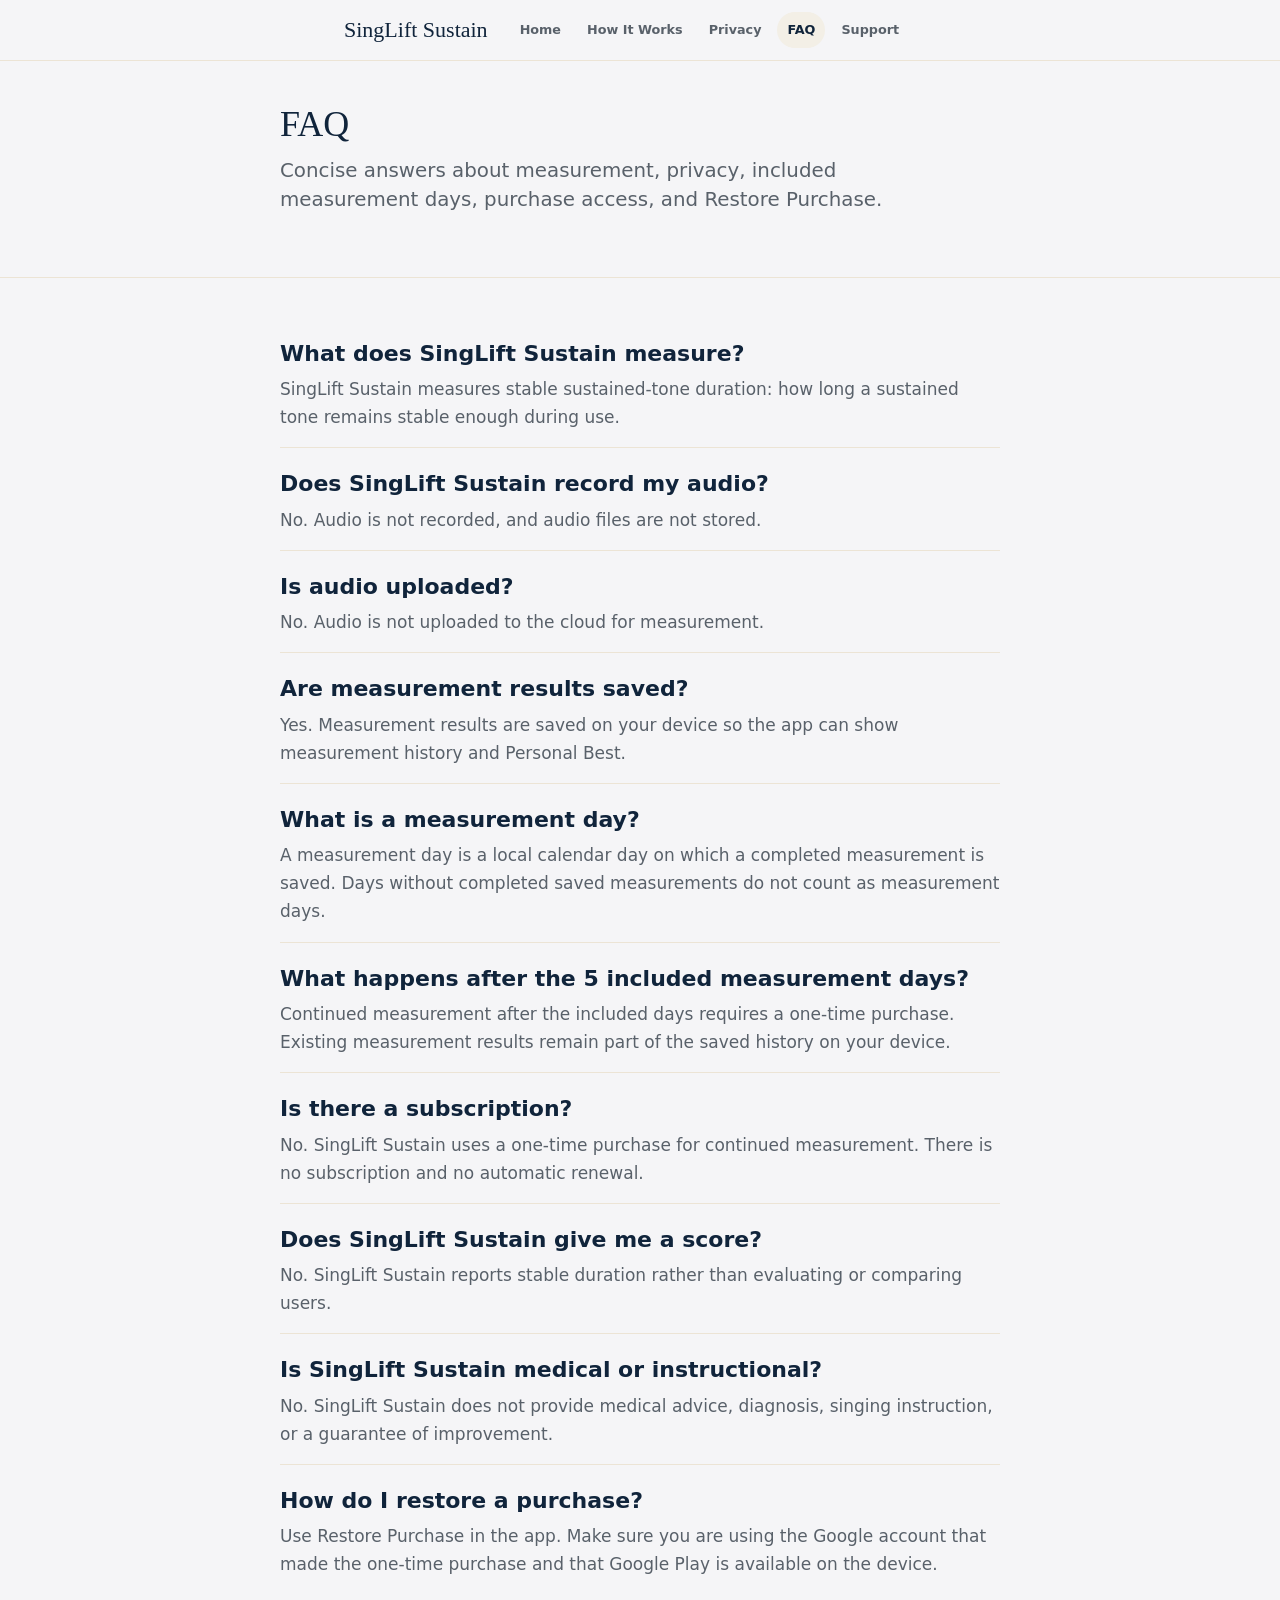
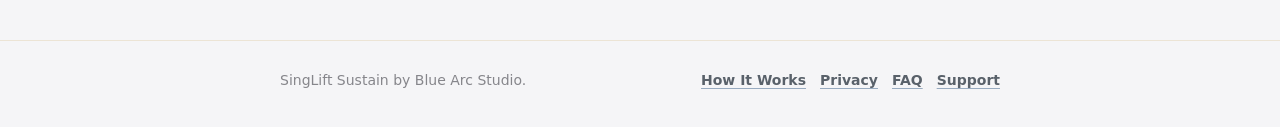
==== faq/index.html @ a84b2a46 "Publish complete SingLift Sustain website assets and pages" ====
<!doctype html>
<html lang="en">
<head>
  <meta charset="utf-8" />
  <meta name="viewport" content="width=device-width, initial-scale=1" />
  <title>FAQ | SingLift Sustain</title>
  <meta name="description" content="Frequently asked questions about SingLift Sustain, including stable duration measurement, audio privacy, measurement days, purchase access, and Restore Purchase." />
  <link rel="canonical" href="https://singlift.app/faq/" />
  <meta property="og:title" content="FAQ | SingLift Sustain" />
  <meta property="og:description" content="Answers about stable duration measurement, audio handling, saved results, included measurement days, and Restore Purchase." />
  <meta property="og:type" content="website" />
  <meta property="og:url" content="https://singlift.app/faq/" />
  <meta property="og:site_name" content="SingLift Sustain" />
  <meta name="twitter:card" content="summary" />
  <meta name="twitter:title" content="FAQ | SingLift Sustain" />
  <meta name="twitter:description" content="Common questions about SingLift Sustain." />
  <link rel="stylesheet" href="/assets/css/site.css" />
</head>
<body>
  <div class="site-shell">
    <header class="site-header">
      <nav class="nav" aria-label="Primary navigation">
        <a class="brand" href="/">SingLift Sustain</a>
        <div class="nav-links">
          <a href="/">Home</a>
          <a href="/how-it-works/">How It Works</a>
          <a href="/privacy/">Privacy</a>
          <a href="/faq/" aria-current="page">FAQ</a>
          <a href="/support/">Support</a>
        </div>
      </nav>
    </header>
    <main>
      <section class="section page-hero" aria-labelledby="page-title">
        <div class="inner reading">
          <h1 id="page-title">FAQ</h1>
          <p class="lead">Concise answers about measurement, privacy, included measurement days, purchase access, and Restore Purchase.</p>
        </div>
      </section>
      <section class="section" aria-label="Frequently asked questions">
        <div class="inner faq-list">
          <section class="faq-item" aria-labelledby="q1">
            <h2 id="q1">What does SingLift Sustain measure?</h2>
            <p>SingLift Sustain measures stable sustained-tone duration: how long a sustained tone remains stable enough during use.</p>
          </section>
          <section class="faq-item" aria-labelledby="q2">
            <h2 id="q2">Does SingLift Sustain record my audio?</h2>
            <p>No. Audio is not recorded, and audio files are not stored.</p>
          </section>
          <section class="faq-item" aria-labelledby="q3">
            <h2 id="q3">Is audio uploaded?</h2>
            <p>No. Audio is not uploaded to the cloud for measurement.</p>
          </section>
          <section class="faq-item" aria-labelledby="q4">
            <h2 id="q4">Are measurement results saved?</h2>
            <p>Yes. Measurement results are saved on your device so the app can show measurement history and Personal Best.</p>
          </section>
          <section class="faq-item" aria-labelledby="q5">
            <h2 id="q5">What is a measurement day?</h2>
            <p>A measurement day is a local calendar day on which a completed measurement is saved. Days without completed saved measurements do not count as measurement days.</p>
          </section>
          <section class="faq-item" aria-labelledby="q6">
            <h2 id="q6">What happens after the 5 included measurement days?</h2>
            <p>Continued measurement after the included days requires a one-time purchase. Existing measurement results remain part of the saved history on your device.</p>
          </section>
          <section class="faq-item" aria-labelledby="q7">
            <h2 id="q7">Is there a subscription?</h2>
            <p>No. SingLift Sustain uses a one-time purchase for continued measurement. There is no subscription and no automatic renewal.</p>
          </section>
          <section class="faq-item" aria-labelledby="q8">
            <h2 id="q8">Does SingLift Sustain give me a score?</h2>
            <p>No. SingLift Sustain reports stable duration rather than evaluating or comparing users.</p>
          </section>
          <section class="faq-item" aria-labelledby="q9">
            <h2 id="q9">Is SingLift Sustain medical or instructional?</h2>
            <p>No. SingLift Sustain does not provide medical advice, diagnosis, singing instruction, or a guarantee of improvement.</p>
          </section>
          <section class="faq-item" aria-labelledby="q10">
            <h2 id="q10">How do I restore a purchase?</h2>
            <p>Use Restore Purchase in the app. Make sure you are using the Google account that made the one-time purchase and that Google Play is available on the device.</p>
          </section>
        </div>
      </section>
    </main>
    <footer class="site-footer">
      <div class="footer-inner">
        <p>SingLift Sustain by Blue Arc Studio.</p>
        <div class="footer-links">
          <a href="/how-it-works/">How It Works</a>
          <a href="/privacy/">Privacy</a>
          <a href="/faq/">FAQ</a>
          <a href="/support/">Support</a>
        </div>
      </div>
    </footer>
  </div>
</body>
</html>
---- assets/css/site.css ----
:root {
  --background: #F5F5F7;
  --surface: #FFFFFF;
  --surface-warm: #F3EFE6;
  --text-primary: #10243B;
  --numeric-navy: #06377B;
  --link: #335B85;
  --text-secondary: #59616A;
  --text-muted: #86868B;
  --accent: #B7A06A;
  --accent-soft: #E9E0C8;
  --border: #E1D8C5;
  --divider: #ECE4D5;
  --danger-quiet: #9B625A;
  --display-font: "Noto Serif Display", Georgia, "Times New Roman", serif;
  --body-font: system-ui, -apple-system, BlinkMacSystemFont, "Segoe UI", sans-serif;
  --reading-width: 720px;
  --feature-width: 1020px;
  color-scheme: light;
}

* {
  box-sizing: border-box;
}

html {
  scroll-behavior: smooth;
}

body {
  margin: 0;
  background: var(--background);
  color: var(--text-primary);
  font-family: var(--body-font);
  font-size: 17px;
  line-height: 1.65;
  -webkit-font-smoothing: antialiased;
  text-rendering: optimizeLegibility;
  overflow-x: hidden;
}

a {
  color: var(--link);
  font-weight: 650;
  text-decoration-color: color-mix(in srgb, var(--link), transparent 52%);
  text-decoration-thickness: 1px;
  text-underline-offset: 0.22em;
}

a:hover {
  text-decoration-color: currentColor;
}

a:focus-visible,
button:focus-visible {
  outline: 3px solid color-mix(in srgb, var(--accent), white 20%);
  outline-offset: 4px;
  border-radius: 8px;
}

.site-shell {
  min-height: 100vh;
}

.site-header {
  position: sticky;
  top: 0;
  z-index: 10;
  border-bottom: 1px solid var(--divider);
  background: var(--background);
}

.nav {
  width: 100%;
  max-width: var(--reading-width);
  margin: 0 auto;
  min-height: 60px;
  padding: 8px 20px;
  display: flex;
  align-items: center;
  justify-content: flex-start;
  gap: 16px 22px;
  flex-wrap: wrap;
}

.brand {
  color: var(--text-primary);
  font-family: var(--display-font);
  font-size: clamp(19px, 1.75vw, 22px);
  font-weight: 500;
  line-height: 1.15;
  text-decoration: none;
}

.nav-links {
  display: flex;
  align-items: center;
  justify-content: flex-start;
  gap: 6px;
  flex-wrap: wrap;
}

.nav-links a {
  min-height: 36px;
  padding: 7px 10px;
  display: inline-flex;
  align-items: center;
  border-radius: 999px;
  color: var(--text-secondary);
  font-size: 12.75px;
  font-weight: 620;
  text-decoration: none;
}

.nav-links a:hover,
.nav-links a[aria-current="page"] {
  color: var(--text-primary);
  background: var(--surface-warm);
}

main {
  display: block;
}

.section {
  padding: 48px 20px;
}

.section:first-child {
  padding-top: 40px;
}

.inner {
  width: 100%;
  max-width: var(--reading-width);
  margin: 0 auto;
}

.reading {
  max-width: var(--reading-width);
}

.feature-width {
  max-width: var(--feature-width);
}

.hero {
  min-height: 0;
  display: flex;
  align-items: flex-start;
  border-bottom: 1px solid var(--divider);
  padding-bottom: 50px;
}

.hero-content {
  max-width: var(--reading-width);
}

h1,
h2,
h3 {
  margin: 0;
  color: var(--text-primary);
  overflow-wrap: break-word;
  text-wrap: balance;
}

h1,
h2 {
  font-family: var(--display-font);
  font-weight: 500;
}

h1 {
  max-width: 760px;
  font-size: clamp(31px, 4.8vw, 42px);
  line-height: 1.08;
}

.hero h1 {
  color: var(--numeric-navy);
}

h2 {
  max-width: 760px;
  font-size: clamp(22px, 2.7vw, 27px);
  line-height: 1.18;
}

h3 {
  font-size: 19px;
  line-height: 1.3;
  font-weight: 660;
}

p {
  margin: 0;
}

.lead {
  max-width: 680px;
  margin-top: 12px;
  color: var(--text-secondary);
  font-size: clamp(17px, 1.55vw, 21px);
  line-height: 1.48;
}

.body-copy {
  margin-top: 16px;
  color: var(--text-secondary);
  font-size: 17px;
  line-height: 1.6;
}

.body-copy + .body-copy {
  margin-top: 12px;
}

.actions {
  margin-top: 22px;
  display: flex;
  flex-wrap: wrap;
  gap: 14px;
}

.button {
  min-height: 48px;
  display: inline-flex;
  align-items: center;
  justify-content: center;
  padding: 12px 20px;
  border: 1px solid var(--border);
  border-radius: 999px;
  background: var(--surface);
  color: var(--text-primary);
  font-size: 15px;
  font-weight: 700;
  text-decoration: none;
  transition: border-color 160ms ease, background-color 160ms ease, transform 160ms ease;
}

.button:hover {
  background: var(--surface-warm);
  border-color: var(--accent);
  text-decoration: none;
  transform: translateY(-1px);
}

.section-header {
  max-width: var(--reading-width);
}

.section-header .body-copy {
  font-size: 17px;
}

.split {
  display: grid;
  grid-template-columns: minmax(0, 1fr);
  gap: 32px;
}

.surface-panel {
  border: 1px solid var(--border);
  border-radius: 18px;
  background: var(--surface);
  padding: clamp(24px, 4vw, 38px);
}

.warm-band {
  background: var(--surface-warm);
  border-block: 1px solid var(--divider);
}

.home-hero > .inner,
.home-measures > .inner,
.home-privacy > .inner,
.purchase-section > .inner,
.home-limitations > .inner {
  max-width: var(--reading-width);
}

.home-experience > .inner,
.home-history > .inner {
  max-width: var(--feature-width);
}

.home-measures h2,
.home-measures .body-copy,
.home-privacy h2,
.home-privacy .body-copy,
.home-privacy .actions,
.purchase-section h2,
.purchase-section .body-copy,
.purchase-section .quiet-note,
.home-limitations h2,
.home-limitations .body-copy {
  max-width: var(--reading-width);
}

.home-privacy h2,
.home-privacy .body-copy,
.home-privacy .actions {
  max-width: var(--reading-width);
}

.home-hero {
  padding-bottom: 44px;
}

.home-measures {
  padding-top: 38px;
  padding-bottom: 24px;
}

.home-experience {
  padding-top: 12px;
  padding-bottom: 42px;
}

.home-privacy {
  padding-top: 42px;
  padding-bottom: 44px;
}

.home-history {
  padding-top: 42px;
  padding-bottom: 38px;
  background: var(--background);
}

.purchase-section {
  padding-top: 36px;
  padding-bottom: 34px;
  border-top: 1px solid var(--divider);
}

.home-limitations {
  padding-top: 34px;
  padding-bottom: 40px;
}

.keep-together {
  white-space: nowrap;
}

#purchase-title {
  font-variant-numeric: lining-nums;
}

.app-feature {
  --screen-width: 216px;
  --status-offset: -4.667%;
  display: grid;
  grid-template-columns: minmax(0, 1fr) minmax(190px, var(--screen-width));
  align-items: center;
  gap: clamp(28px, 4.4vw, 48px);
  padding-inline-start: max(0px, calc((100% - var(--reading-width)) / 2));
}

.home-experience > .inner,
.home-history > .inner {
  margin-inline: auto;
}

.app-feature-secondary {
  --screen-width: 200px;
}

.app-screen {
  width: min(100%, var(--screen-width));
  margin: 0;
  justify-self: end;
}

.screen-trigger {
  width: 100%;
  display: block;
  padding: 0;
  border: 0;
  background: transparent;
  color: inherit;
  cursor: zoom-in;
}

.screen-trigger .device-frame {
  transition: opacity 160ms ease, transform 160ms ease;
}

.screen-trigger:hover .device-frame,
.screen-trigger:focus-visible .device-frame {
  opacity: 0.96;
  transform: translateY(-1px);
}

.device-frame {
  position: relative;
  padding: 3px;
  border: 1px solid #7F858B;
  border-radius: 28px;
  background: #B9BEC4;
  box-shadow:
    inset 1px 0 0 rgba(245, 247, 248, 0.90),
    inset -1px 0 0 rgba(92, 99, 106, 0.55),
    inset 0 1px 0 rgba(255, 255, 255, 0.65),
    0 2px 4px rgba(5, 6, 7, 0.14),
    0 8px 18px rgba(16, 36, 59, 0.08);
}

.device-shell {
  padding: 5px;
  border: 1px solid #2B2F33;
  border-radius: 24px;
  background: #0B0D0F;
  box-shadow: inset 0 0 0 1px #050607;
}

.screen-viewport {
  position: relative;
  aspect-ratio: 1080 / 2288;
  padding: 2px;
  overflow: hidden;
  border-radius: 19px;
  background: #000000;
}

.screen-viewport img {
  width: 100%;
  height: auto;
  display: block;
  transform: translateY(var(--status-offset));
}

.measure-frame {
  margin-top: 30px;
  max-width: 820px;
  border-top: 1px solid var(--border);
  padding-top: 26px;
  color: var(--text-muted);
  font-size: 15px;
}

.detail-grid {
  margin-top: 34px;
  display: grid;
  grid-template-columns: repeat(1, minmax(0, 1fr));
  gap: 14px;
}

.detail-item {
  border-top: 1px solid var(--divider);
  padding-top: 18px;
}

.detail-item p {
  margin-top: 8px;
  color: var(--text-secondary);
  font-size: 16px;
}

.trust-list {
  margin: 26px 0 0;
  padding: 0;
  list-style: none;
  display: grid;
  gap: 12px;
}

.trust-list li {
  padding-left: 18px;
  position: relative;
  color: var(--text-secondary);
}

.trust-list li::before {
  content: "";
  width: 6px;
  height: 6px;
  border-radius: 999px;
  position: absolute;
  left: 0;
  top: 0.78em;
  background: var(--accent);
}

.quiet-note {
  margin-top: 12px;
  color: var(--text-muted);
  font-size: 15px;
  line-height: 1.55;
}

.body-copy + .quiet-note,
.quiet-note + .quiet-note {
  margin-top: 10px;
}

.page-hero {
  padding-top: 38px;
  padding-bottom: 38px;
  border-bottom: 1px solid var(--divider);
}

.page-hero > .inner.reading {
  max-width: var(--reading-width);
}

.page-hero h1 {
  font-size: clamp(29px, 3.7vw, 36px);
}

.content-stack {
  max-width: var(--reading-width);
  display: grid;
  gap: 28px;
}

.content-section {
  max-width: var(--reading-width);
  border-top: 1px solid var(--divider);
  padding-top: 24px;
}

.content-section:first-child {
  border-top: 0;
  padding-top: 0;
}

.content-section h2 {
  font-size: clamp(21px, 2.4vw, 25px);
}

.content-section h3 {
  margin-top: 18px;
}

.content-section p,
.content-section li {
  color: var(--text-secondary);
}

.content-section p {
  margin-top: 12px;
}

.content-section ul {
  margin: 14px 0 0;
  padding-left: 22px;
}

.content-section li + li {
  margin-top: 8px;
}

.faq-list {
  max-width: var(--reading-width);
  display: grid;
  gap: 16px;
}

.faq-item {
  border-top: 1px solid var(--divider);
  padding-top: 22px;
}

.faq-item:first-child {
  border-top: 0;
  padding-top: 0;
}

.faq-item h2 {
  font-family: var(--body-font);
  font-size: clamp(20px, 1.8vw, 22px);
  font-weight: 700;
  line-height: 1.25;
}

.faq-item p {
  margin-top: 8px;
  color: var(--text-secondary);
}

.site-footer {
  border-top: 1px solid var(--divider);
  padding: 28px 20px 34px;
  color: var(--text-muted);
  font-size: 14px;
}

.footer-inner {
  width: 100%;
  max-width: var(--reading-width);
  margin: 0 auto;
  display: flex;
  justify-content: space-between;
  gap: 22px;
  flex-wrap: wrap;
}

.footer-links {
  display: flex;
  gap: 14px;
  flex-wrap: wrap;
}

.footer-links a {
  color: var(--text-secondary);
  font-weight: 620;
}

@media (min-width: 640px) {
  .nav {
    padding-inline: 32px;
  }

  .section,
  .site-footer {
    padding-inline: 32px;
  }

  .detail-grid {
    grid-template-columns: repeat(2, minmax(0, 1fr));
    gap: 22px 30px;
  }
}

@media (min-width: 900px) {
  .nav {
    padding-inline: 48px;
  }

  .section {
    padding: 56px 48px;
  }

  .section:first-child {
    padding-top: 44px;
  }

  .hero {
    padding-bottom: 54px;
  }

  .home-hero {
    padding-bottom: 46px;
  }

  .home-measures {
    padding-top: 42px;
    padding-bottom: 26px;
  }

  .home-experience {
    padding-top: 14px;
    padding-bottom: 46px;
  }

  .home-privacy {
    padding-top: 46px;
    padding-bottom: 48px;
  }

  .home-history {
    padding-top: 46px;
    padding-bottom: 40px;
  }

  .purchase-section {
    padding-top: 38px;
    padding-bottom: 36px;
  }

  .home-limitations {
    padding-top: 36px;
    padding-bottom: 44px;
  }

  .site-footer {
    padding-inline: 48px;
  }

  .split {
    grid-template-columns: minmax(0, 0.95fr) minmax(300px, 0.65fr);
    align-items: start;
    gap: 64px;
  }

  .trust-list {
    grid-template-columns: repeat(2, minmax(0, 1fr));
  }
}

@media (min-width: 1120px) {
  .nav {
    padding-inline: 64px;
  }

  .section {
    padding: 62px 64px;
  }

  .home-hero {
    padding-top: 44px;
    padding-bottom: 46px;
  }

  .home-measures {
    padding-top: 42px;
    padding-bottom: 26px;
  }

  .home-experience {
    padding-top: 14px;
    padding-bottom: 46px;
  }

  .home-privacy {
    padding-top: 46px;
    padding-bottom: 48px;
  }

  .home-history {
    padding-top: 46px;
    padding-bottom: 40px;
  }

  .purchase-section {
    padding-top: 38px;
    padding-bottom: 36px;
  }

  .home-limitations {
    padding-top: 36px;
    padding-bottom: 44px;
  }

  .site-footer {
    padding-inline: 64px;
  }
}

@media (max-width: 760px) {
  .nav {
    align-items: center;
  }

  .nav-links {
    justify-content: flex-start;
  }

  .nav-links a {
    padding-inline: 10px;
  }

  .hero {
    padding-bottom: 40px;
  }

  .home-measures {
    padding-top: 34px;
    padding-bottom: 22px;
  }

  .home-experience {
    padding-top: 10px;
    padding-bottom: 38px;
  }

  .home-privacy {
    padding-top: 38px;
    padding-bottom: 40px;
  }

  .home-history {
    padding-top: 38px;
    padding-bottom: 34px;
  }

  .purchase-section {
    padding-top: 32px;
    padding-bottom: 30px;
  }

  .home-limitations {
    padding-top: 30px;
    padding-bottom: 38px;
  }

  .app-feature {
    grid-template-columns: minmax(0, 1fr);
    gap: 24px;
  }

  .app-screen {
    width: min(100%, 242px);
    justify-self: center;
  }

  .app-feature-secondary .app-screen {
    width: min(100%, 228px);
  }
}

@media (max-width: 430px) {
  body {
    font-size: 16px;
  }

  .section {
    padding-inline: 18px;
  }

  .nav {
    min-height: 54px;
    padding: 7px 18px;
  }

  .brand {
    font-size: 18px;
  }

  .nav-links a {
    min-height: 44px;
    padding: 5px 8px;
    font-size: 12px;
  }

  .actions {
    align-items: stretch;
    flex-direction: column;
  }

  .button {
    width: 100%;
  }

  .app-screen {
    width: min(100%, 239px);
  }

  .app-feature-secondary .app-screen {
    width: min(100%, 224px);
  }

  .device-frame {
    border-radius: 27px;
  }

  .device-shell {
    border-radius: 25px;
  }

  .screen-viewport {
    border-radius: 23px;
  }
}

.screen-lightbox {
  width: min(420px, 82vw);
  max-width: 92vw;
  max-height: 92vh;
  padding: 0;
  border: 0;
  background: transparent;
  color: var(--text-primary);
  overflow: visible;
}

.screen-lightbox::backdrop {
  background: rgba(10, 14, 18, 0.72);
}

.lightbox-close {
  position: absolute;
  top: -48px;
  right: 0;
  min-height: 36px;
  padding: 7px 12px;
  border: 1px solid rgba(255, 255, 255, 0.32);
  border-radius: 999px;
  background: rgba(245, 245, 247, 0.92);
  color: #10243B;
  font: inherit;
  font-size: 14px;
  font-weight: 700;
  cursor: pointer;
}

.lightbox-device {
  --status-offset: -4.667%;
  width: min(420px, 82vw, calc((92vh - 54px) * 1080 / 2288));
  margin-inline: auto;
}

@media (max-width: 760px) {
  .screen-lightbox {
    width: 90vw;
  }

  .lightbox-device {
    width: min(90vw, calc((92vh - 54px) * 1080 / 2288));
  }
}

@media (prefers-reduced-motion: reduce) {
  *,
  *::before,
  *::after {
    scroll-behavior: auto !important;
    transition-duration: 0.01ms !important;
    animation-duration: 0.01ms !important;
    animation-iteration-count: 1 !important;
  }
}

/* === PHASE 1.14 FINAL FRAMED IMAGE START === */

/*
  Finished device frame is now part of the image asset itself.
  Existing layout, reading rail and inline phone widths remain unchanged.
*/

.framed-app-image {
  display: block;
  width: 100%;
  height: auto;
  border: 0;
}

.screen-trigger {
  width: 100%;
  display: block;
  padding: 0;
  border: 0;
  background: transparent;
  color: inherit;
  cursor: zoom-in;
}

.screen-trigger .framed-app-image {
  transition:
    opacity 160ms ease,
    transform 160ms ease;
}

.screen-trigger:hover .framed-app-image,
.screen-trigger:focus-visible .framed-app-image {
  opacity: 0.97;
  transform: translateY(-1px);
}

.screen-trigger:focus-visible {
  outline: 2px solid rgba(6, 55, 123, 0.45);
  outline-offset: 5px;
  border-radius: 24px;
}

.lightbox-device {
  width: min(420px, 82vw);
  margin-inline: auto;
}

.lightbox-image {
  display: block;
  width: 100%;
  height: auto;
  max-height: 84vh;
  object-fit: contain;
  border: 0;
}

@media (max-width: 760px) {
  .lightbox-device {
    width: min(90vw, 420px);
  }
}

@media (prefers-reduced-motion: reduce) {
  .screen-trigger .framed-app-image {
    transition: none;
  }
}

/* === PHASE 1.14 FINAL FRAMED IMAGE END === */
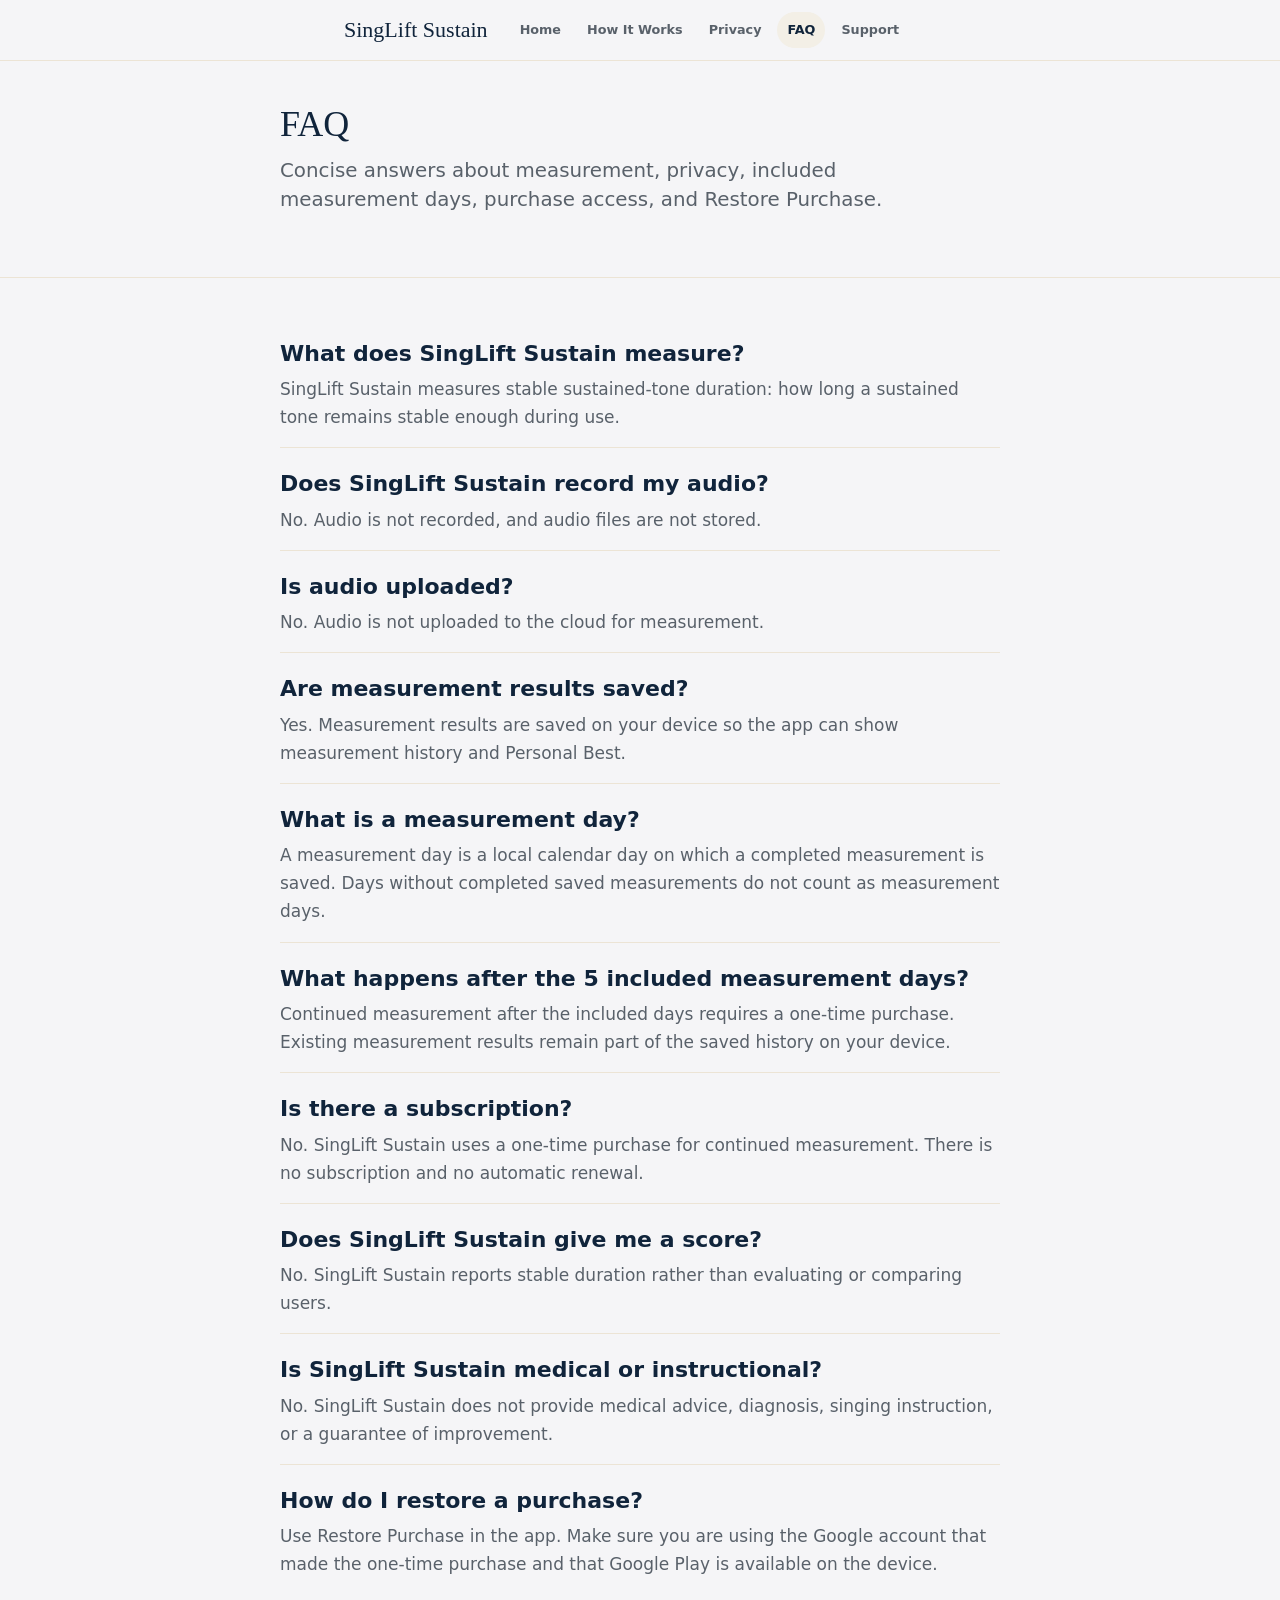
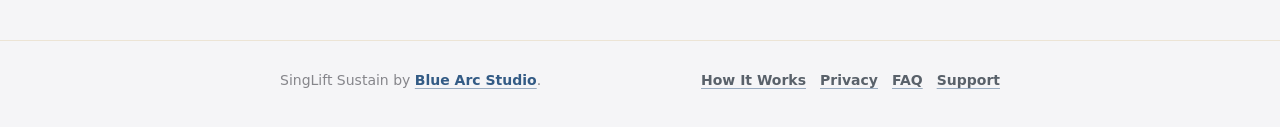
==== commit 86769f15: "Link SingLift footer attribution to Blue Arc Studio" ====
--- a/faq/index.html
+++ b/faq/index.html
@@ -1,4 +1,4 @@
-<!doctype html>
+﻿<!doctype html>
 <html lang="en">
 <head>
   <meta charset="utf-8" />
@@ -84,7 +84,7 @@
     </main>
     <footer class="site-footer">
       <div class="footer-inner">
-        <p>SingLift Sustain by Blue Arc Studio.</p>
+        <p>SingLift Sustain by <a href="https://bluearcstudio.com/">Blue Arc Studio</a>.</p>
         <div class="footer-links">
           <a href="/how-it-works/">How It Works</a>
           <a href="/privacy/">Privacy</a>
